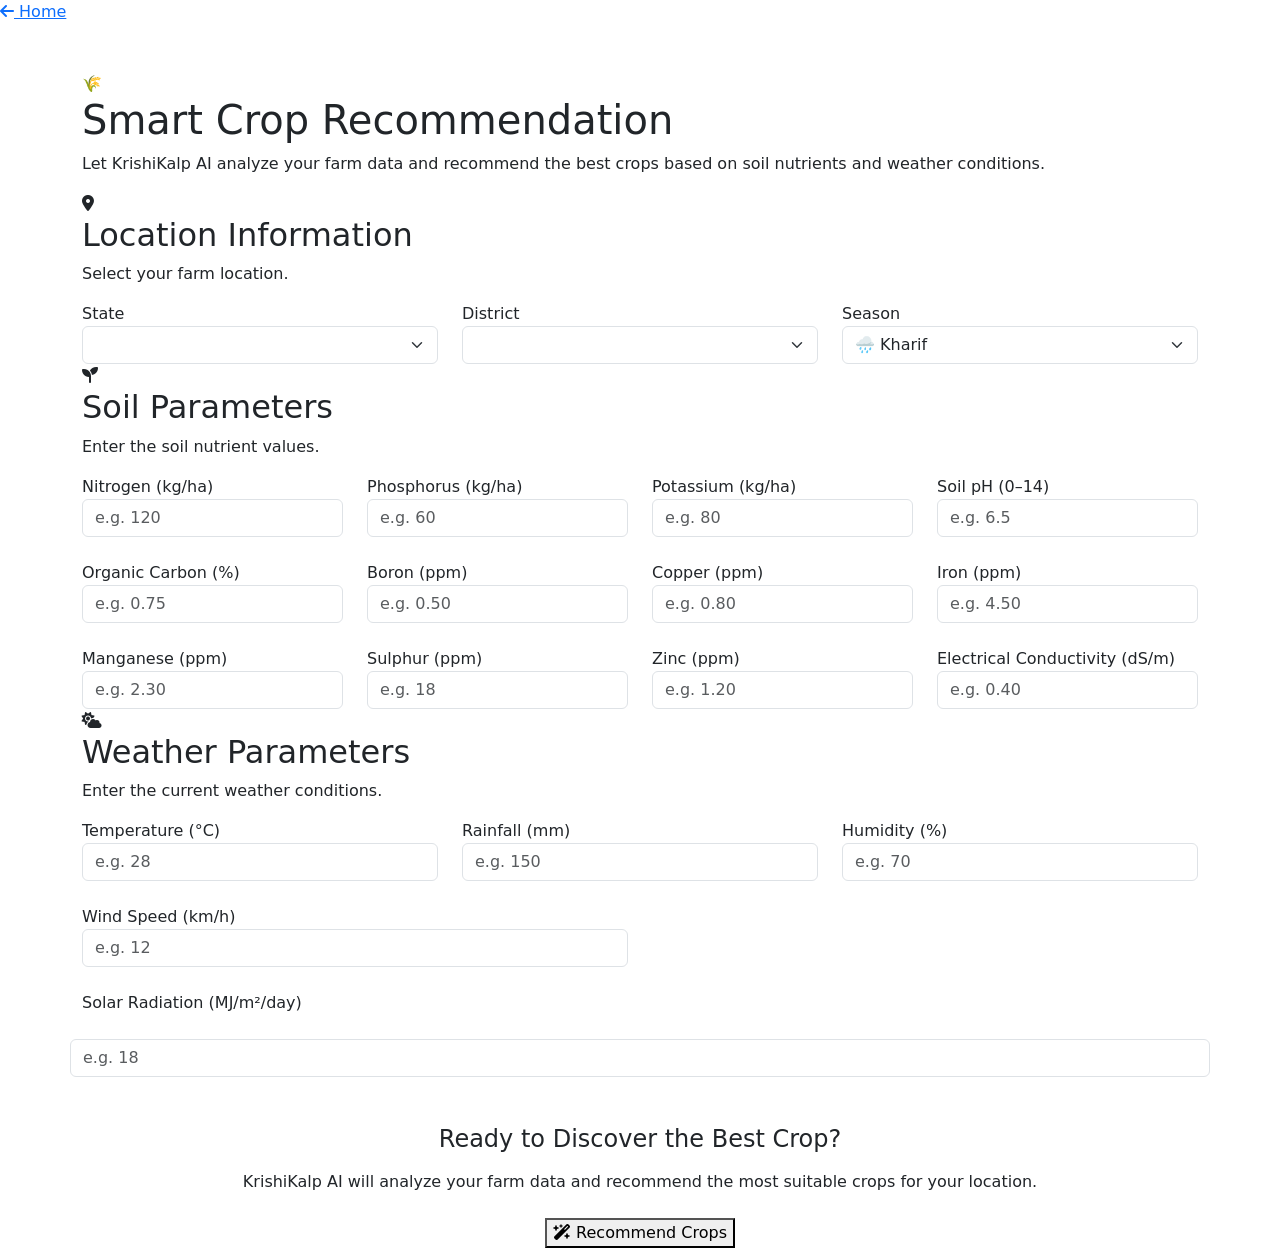
==== templates/predict.html @ 0c27a68e "Rebuild KrishiKalp project and update prediction pipeline" ====
<!DOCTYPE html>
<html lang="en">

<head>
    <meta charset="UTF-8">
    <meta name="viewport" content="width=device-width, initial-scale=1.0">

    <title>AI Crop Recommendation | KrishiKalp</title>

    <!-- Bootstrap -->
    <link href="https://cdn.jsdelivr.net/npm/bootstrap@5.3.3/dist/css/bootstrap.min.css"
          rel="stylesheet">

    <!-- Font Awesome -->
    <link rel="stylesheet"
          href="https://cdnjs.cloudflare.com/ajax/libs/font-awesome/6.7.2/css/all.min.css">

    <!-- Google Font -->
    <link href="https://fonts.googleapis.com/css2?family=Poppins:wght@300;400;500;600;700&display=swap"
          rel="stylesheet">

    <!-- Custom CSS -->
    <link rel="stylesheet"
          href="{{ url_for('static', filename='css/predict.css') }}">
</head>

<body>

<!-- Home Button -->

<a href="/" class="home-btn">
    <i class="fa-solid fa-arrow-left"></i> Home
</a>

<div class="container py-5">

    <!-- Hero -->

    <div class="hero">

        <div class="hero-icon">
            🌾
        </div>

        <h1>Smart Crop Recommendation</h1>

        <p>
            Let KrishiKalp AI analyze your farm data and recommend
            the best crops based on soil nutrients and weather conditions.
        </p>

    </div>

    <!-- FORM -->

    <form action="/recommend" method="POST">

        <!-- ================= LOCATION ================= -->

        <div class="glass-card">

            <div class="card-heading">

                <i class="fa-solid fa-location-dot"></i>

                <div>

                    <h2>Location Information</h2>

                    <p>Select your farm location.</p>

                </div>

            </div>

            <div class="row g-4">

                <div class="col-lg-4">

                    <label>State</label>

                    <select
                        id="state"
                        name="state_name"
                        class="form-select"
                        required>

                    </select>

                </div>

                <div class="col-lg-4">

                    <label>District</label>

                    <select
                        id="district"
                        name="district_name"
                        class="form-select"
                        required>

                    </select>

                </div>

                <div class="col-lg-4">

                    <label>Season</label>

                    <select
                        name="season"
                        class="form-select"
                        required>

                        <option value="Kharif">🌧 Kharif</option>
                        <option value="Rabi">❄ Rabi</option>
                        <option value="Zaid">☀ Zaid</option>

                    </select>

                </div>

            </div>

        </div>

        <!-- ================= SOIL ================= -->

        <div class="glass-card">

            <div class="card-heading">

                <i class="fa-solid fa-seedling"></i>

                <div>

                    <h2>Soil Parameters</h2>

                    <p>Enter the soil nutrient values.</p>

                </div>

            </div>

            <div class="row g-4">

                <!-- Nitrogen -->

                <div class="col-lg-3 col-md-6">

                    <label>Nitrogen <span class="unit">(kg/ha)</span></label>
                    <input
                    type="number"
                    step="any"
                    name="nitrogen"
                    class="form-control"
                    placeholder="e.g. 120"
                    required>

                </div>

                <!-- Phosphorus -->

                <div class="col-lg-3 col-md-6">

                    <label>Phosphorus <span class="unit">(kg/ha)</span></label>

                    <input
                    type="number"
                    step="any"
                    name="phosphorus"
                    class="form-control"
                    placeholder="e.g. 60"
                    required>

                </div>

                <!-- Potassium -->

                <div class="col-lg-3 col-md-6">
                    
                    <label>Potassium <span class="unit">(kg/ha)</span></label>

                    <input
                    type="number"
                    step="any"
                    name="potassium"
                    class="form-control"
                    placeholder="e.g. 80"
                    required>

                </div>

                <!-- pH -->

                <div class="col-lg-3 col-md-6">

                    <label>Soil pH <span class="unit">(0–14)</span></label>

                    <input
                    type="number"
                    step="0.01"
                    name="soil_ph"
                    class="form-control"
                    placeholder="e.g. 6.5"
                    required>
                </div>

                <!-- Organic Carbon -->

                <div class="col-lg-3 col-md-6">

                    <label>Organic Carbon <span class="unit">(%)</span></label>

                    <input
                    type="number"
                    step="any"
                    name="organic_carbon"
                    class="form-control"
                    placeholder="e.g. 0.75"
                    required>

                </div>

                <!-- Boron -->

                <div class="col-lg-3 col-md-6">

                    <label>Boron <span class="unit">(ppm)</span></label>

                    <input
                    type="number"
                    step="any"
                    name="boron"
                    class="form-control"
                    placeholder="e.g. 0.50"
                    required>

                </div>

                <!-- Copper -->

                <div class="col-lg-3 col-md-6">

                    <label>Copper <span class="unit">(ppm)</span></label>

                    <input
                    type="number"
                    step="any"
                    name="copper"
                    class="form-control"
                    placeholder="e.g. 0.80"
                    required>

                </div>

                <!-- Iron -->

                <div class="col-lg-3 col-md-6">

                    <label>Iron <span class="unit">(ppm)</span></label>

                    <input
                    type="number"
                    step="any"
                    name="iron"
                    class="form-control"
                    placeholder="e.g. 4.50"
                    required>

                </div>

                <!-- Manganese -->

                <div class="col-lg-3 col-md-6">

                    <label>Manganese <span class="unit">(ppm)</span></label>

                    <input
                    type="number"
                    step="any"
                    name="manganese"
                    class="form-control"
                    placeholder="e.g. 2.30"
                    required>

                </div>

                <!-- Sulphur -->

                <div class="col-lg-3 col-md-6">

                    <label>Sulphur <span class="unit">(ppm)</span></label>

                    <input
                    type="number"
                    step="any"
                    name="sulphur"
                    class="form-control"
                    placeholder="e.g. 18"
                    required>
                </div>

                <!-- Zinc -->

                <div class="col-lg-3 col-md-6">

                    <label>Zinc <span class="unit">(ppm)</span></label>

                    <input
                    type="number"
                    step="any"
                    name="zinc"
                    class="form-control"
                    placeholder="e.g. 1.20"
                    required>

                </div>

                <!-- EC -->

                <div class="col-lg-3 col-md-6">

                    <label>Electrical Conductivity <span class="unit">(dS/m)</span></label>

                    <input
                    type="number"
                    step="any"
                    name="electrical_conductivity"
                    class="form-control"
                    placeholder="e.g. 0.40"
                    required>

                </div>

            </div>

        </div>
        <!-- ================= WEATHER ================= -->

        <div class="glass-card">

            <div class="card-heading">

                <i class="fa-solid fa-cloud-sun"></i>

                <div>

                    <h2>Weather Parameters</h2>

                    <p>Enter the current weather conditions.</p>

                </div>

            </div>

            <div class="row g-4">

                <!-- Temperature -->

                <div class="col-lg-4 col-md-6">

                    <label>Temperature <span class="unit">(°C)</span></label>

                    <input
                    type="number"
                    step="any"
                    name="temperature"
                    class="form-control"
                    placeholder="e.g. 28"
                    required>

                </div>

                <!-- Rainfall -->

                <div class="col-lg-4 col-md-6">

                    <label>Rainfall <span class="unit">(mm)</span></label>

                    <input
                    type="number"
                    step="any"
                    name="rainfall"
                    class="form-control"
                    placeholder="e.g. 150"
                    required>

                </div>

                <!-- Humidity -->

                <div class="col-lg-4 col-md-6">

                    <label>Humidity <span class="unit">(%)</span></label>

                    <input
                    type="number"
                    step="any"
                    name="humidity"
                    class="form-control"
                    placeholder="e.g. 70"
                    required>

                </div>

                <!-- Wind Speed -->

                <div class="col-lg-6 col-md-6">

                    <label>Wind Speed <span class="unit">(km/h)</span></label>

                    <input
                    type="number"
                    step="any"
                    name="wind_speed"
                    class="form-control"
                    placeholder="e.g. 12"
                    required>
                </div>

                <!-- Solar Radiation -->

                <label>Solar Radiation <span class="unit">(MJ/m²/day)</span></label>

                <input
                type="number"
                step="any"
                name="solar_radiation"
                class="form-control"
                placeholder="e.g. 18"
                required>

                </div>

            </div>

        </div>

        <!-- ================= SUBMIT ================= -->

        <div class="submit-section text-center">

            <h4 class="mb-3">

                Ready to Discover the Best Crop?

            </h4>

            <p class="mb-4">

                KrishiKalp AI will analyze your farm data and recommend
                the most suitable crops for your location.

            </p>

            <button
                type="submit"
                class="predict-btn"
                id="predictBtn">

                <span id="btnText">

                    <i class="fa-solid fa-wand-magic-sparkles"></i>

                    Recommend Crops

                </span>

            </button>

        </div>

    </form>

</div>

<!-- Bootstrap -->

<script src="https://cdn.jsdelivr.net/npm/bootstrap@5.3.3/dist/js/bootstrap.bundle.min.js"></script>

<!-- State & District Script -->

<script>

async function loadStates() {

    const response = await fetch("/api/states");

    const states = await response.json();

    const stateSelect = document.getElementById("state");

    stateSelect.innerHTML = "<option value=''>Select State</option>";

    states.forEach(state => {

        stateSelect.innerHTML +=
            `<option value="${state}">${state}</option>`;

    });

}

async function loadDistricts(state) {

    const districtSelect = document.getElementById("district");

    districtSelect.innerHTML = "<option>Loading...</option>";

    const response = await fetch(`/api/districts/${encodeURIComponent(state)}`);

    const districts = await response.json();

    districtSelect.innerHTML =
        "<option value=''>Select District</option>";

    districts.forEach(district => {

        districtSelect.innerHTML +=
            `<option value="${district}">${district}</option>`;

    });

}

document.getElementById("state").addEventListener("change", function () {

    loadDistricts(this.value);

});

loadStates();

</script>

<!-- Loading Animation -->

<script>

    document.querySelector("form").addEventListener("submit", function () {

        document.getElementById("predictBtn").disabled = true;
    
    });

</script>

</body>

</html>
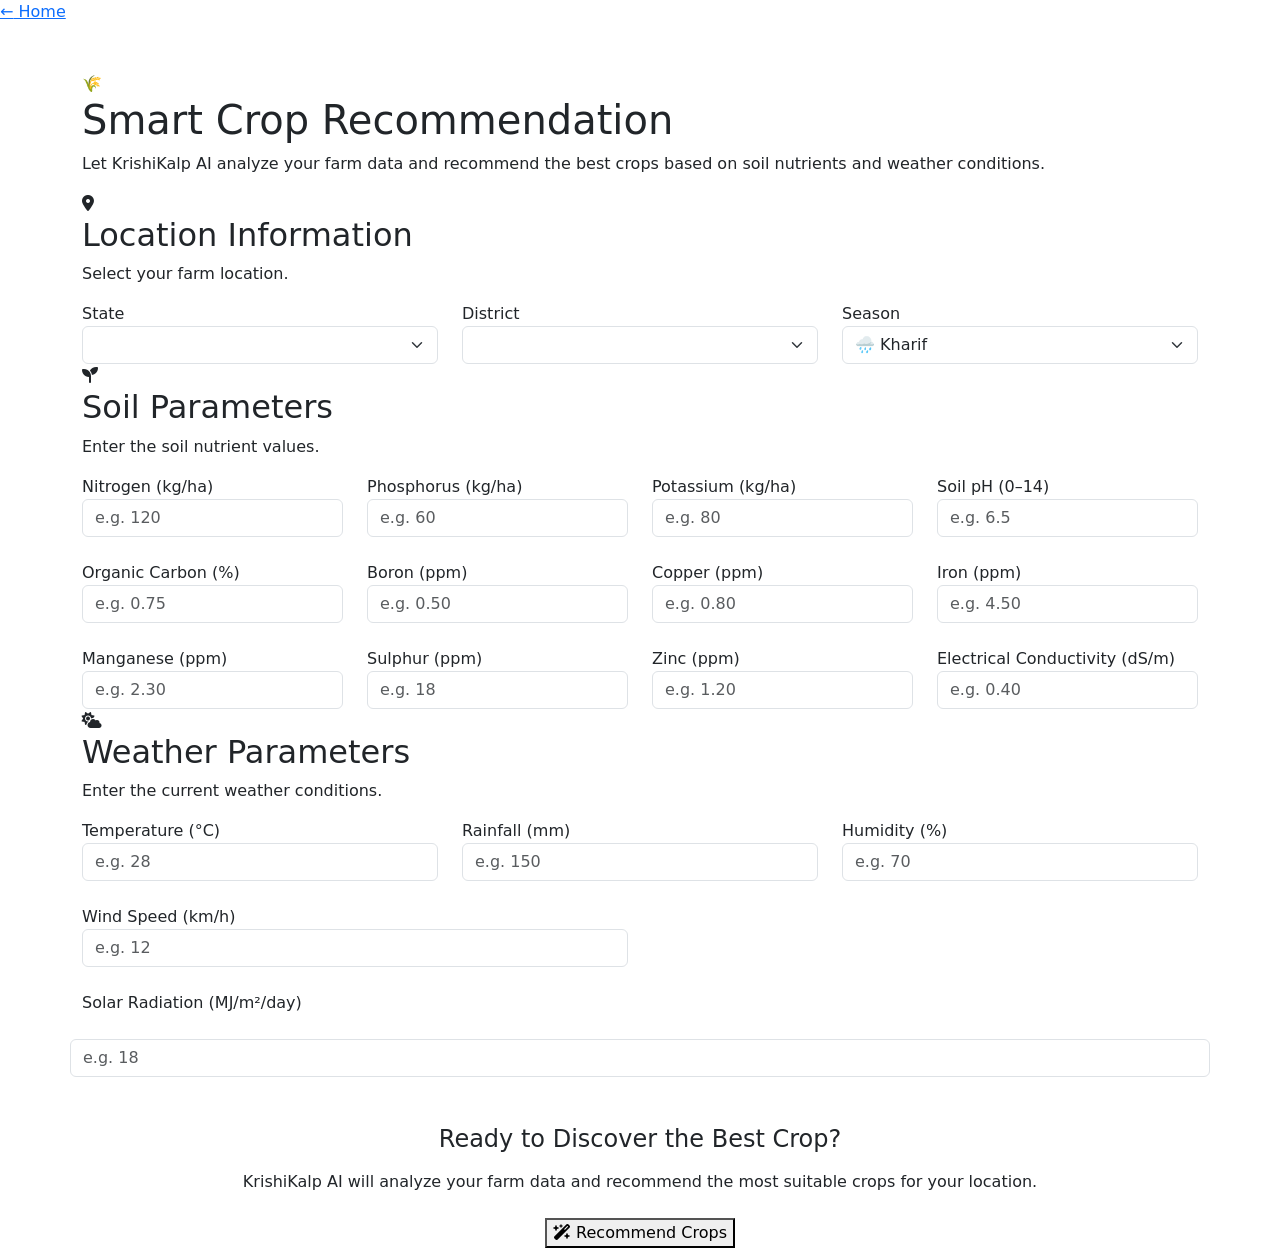
==== commit ed6cc4d6: "Ui update" ====
--- a/templates/predict.html
+++ b/templates/predict.html
@@ -28,8 +28,8 @@
 
 <!-- Home Button -->
 
-<a href="/" class="home-btn">
-    <i class="fa-solid fa-arrow-left"></i> Home
+<a href="/" class="back-btn">
+    <span>←</span> Home
 </a>
 
 <div class="container py-5">
